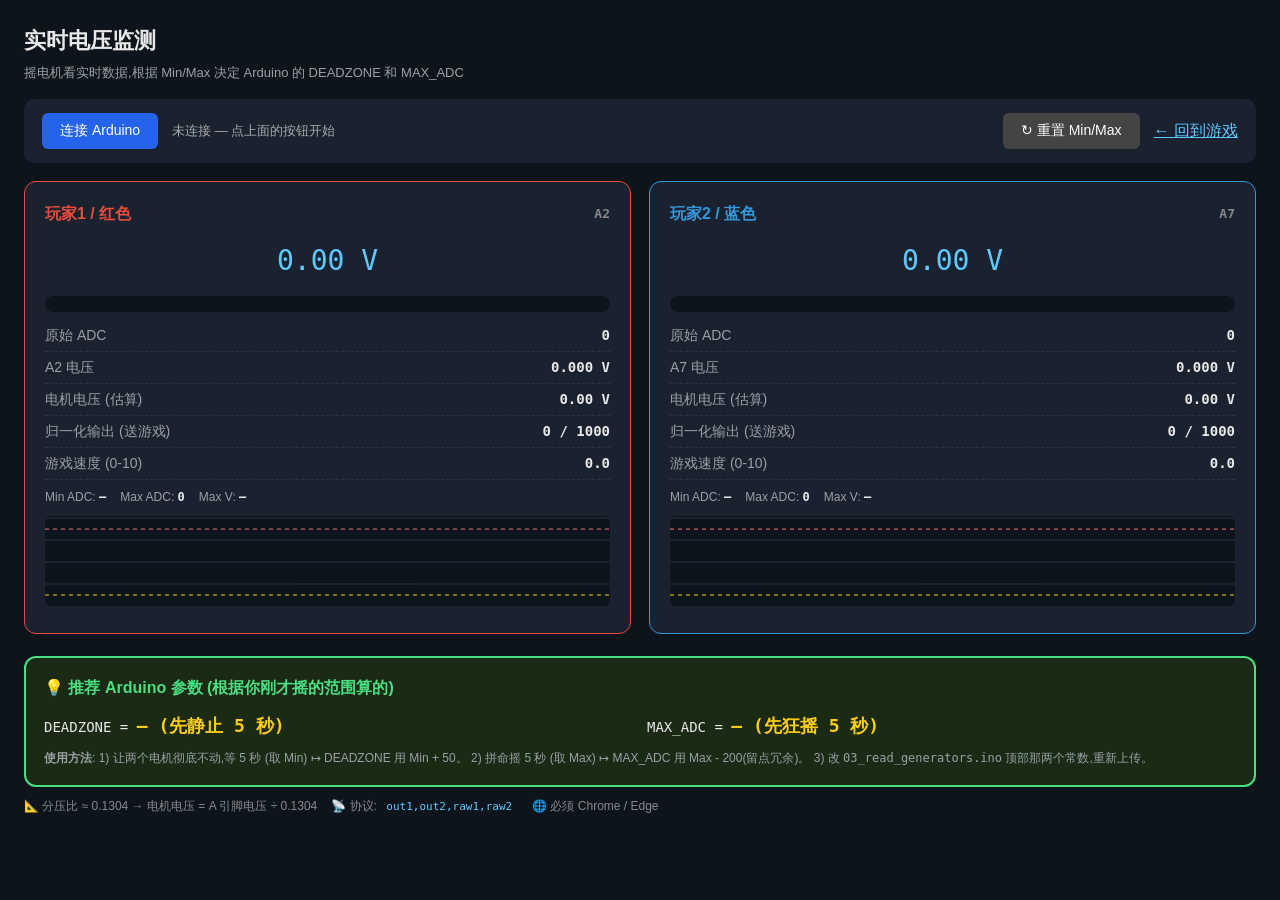
==== p5js/monitor.html @ 3e6c6a6a "feat: real-time voltage monitor page (graph + min/max + auto-recommend params)" ====
<!DOCTYPE html>
<html lang="zh">
<head>
<meta charset="utf-8">
<title>实时电压监测 / Voltage Monitor</title>
<style>
  * { box-sizing: border-box; }
  body {
    margin: 0;
    font-family: -apple-system, 'PingFang SC', 'Helvetica Neue', sans-serif;
    background: #0e141c;
    color: #e8e8e8;
    padding: 24px;
    line-height: 1.5;
  }
  .container { max-width: 1280px; margin: 0 auto; }
  h1 { margin: 0 0 6px; font-size: 22px; }
  .sub { color: #9aa0a6; margin-bottom: 16px; font-size: 13px; }
  .controls {
    display: flex; align-items: center; gap: 14px;
    background: #1a2230; padding: 14px 18px; border-radius: 10px;
    margin-bottom: 18px; flex-wrap: wrap;
  }
  button {
    padding: 9px 18px; font-size: 14px; cursor: pointer;
    background: #2563eb; color: white; border: none; border-radius: 6px;
  }
  button:hover { background: #1d4ed8; }
  button.warn { background: #444; }
  button.warn:hover { background: #555; }
  #status { color: #aaa; font-size: 13px; }
  .channels { display: grid; grid-template-columns: 1fr 1fr; gap: 18px; }
  .channel {
    background: #1a2230; padding: 20px; border-radius: 12px;
    border: 1px solid #2a3444;
  }
  .channel.p1 { border-color: #e74c3c; }
  .channel.p2 { border-color: #3498db; }
  .ch-title {
    font-size: 16px; font-weight: 600; margin-bottom: 12px;
    display: flex; justify-content: space-between; align-items: center;
  }
  .ch-title .pin { font-family: monospace; color: #888; font-size: 13px; }
  .channel.p1 .ch-title { color: #e74c3c; }
  .channel.p2 .ch-title { color: #3498db; }
  .row {
    display: flex; justify-content: space-between; align-items: baseline;
    padding: 5px 0; border-bottom: 1px dashed #2a3444; font-size: 14px;
  }
  .row:last-child { border-bottom: none; }
  .row .label { color: #9aa0a6; }
  .row .val {
    font-family: 'SF Mono', Menlo, monospace;
    font-weight: 600;
  }
  .big {
    font-size: 28px; color: #5fc9ff;
    text-align: center; margin: 14px 0;
    font-family: 'SF Mono', Menlo, monospace;
  }
  .bar-wrap {
    height: 16px; background: #0e141c; border-radius: 8px; overflow: hidden;
    margin: 8px 0; position: relative;
  }
  .bar {
    height: 100%; transition: width 0.05s ease-out;
    background: linear-gradient(to right, #4ade80 0%, #facc15 60%, #f87171 90%);
  }
  .bar-marker {
    position: absolute; top: -2px; bottom: -2px; width: 2px;
    background: #fff; opacity: 0.7;
  }
  .stats { display: flex; gap: 14px; margin-top: 8px; font-size: 12px; color: #9aa0a6; }
  .stat strong { color: #e8e8e8; font-family: monospace; }
  canvas { width: 100%; height: 90px; background: #0e141c; border-radius: 6px; margin-top: 10px; }

  .recommend {
    margin-top: 22px; background: #1a2a14;
    border: 2px solid #4ade80; padding: 18px; border-radius: 12px;
  }
  .recommend h2 { margin: 0 0 12px; color: #4ade80; font-size: 16px; }
  .rec-grid {
    display: grid; grid-template-columns: 1fr 1fr; gap: 14px;
    font-family: 'SF Mono', Menlo, monospace; font-size: 14px;
  }
  .rec-line strong { color: #facc15; font-size: 18px; }
  .rec-note { color: #9aa0a6; font-size: 12px; margin-top: 10px; }

  .legend {
    display: flex; gap: 14px; flex-wrap: wrap;
    font-size: 12px; color: #888; margin-top: 10px;
  }
  .legend code {
    background: #0e141c; padding: 1px 6px; border-radius: 3px;
    color: #5fc9ff; font-size: 11px;
  }
  a { color: #5fc9ff; }
</style>
</head>
<body>
<div class="container">
  <h1>实时电压监测</h1>
  <div class="sub">摇电机看实时数据,根据 Min/Max 决定 Arduino 的 DEADZONE 和 MAX_ADC</div>

  <div class="controls">
    <button id="connectBtn">连接 Arduino</button>
    <span id="status">未连接 — 点上面的按钮开始</span>
    <div style="flex: 1"></div>
    <button class="warn" id="resetStats">↻ 重置 Min/Max</button>
    <a href="index.html">← 回到游戏</a>
  </div>

  <div class="channels">
    <div class="channel p1" id="ch0">
      <div class="ch-title">玩家1 / 红色 <span class="pin">A2</span></div>

      <div class="big" id="big-0">— V</div>

      <div class="bar-wrap">
        <div class="bar" id="bar-0" style="width: 0%"></div>
      </div>

      <div class="row"><span class="label">原始 ADC</span><span class="val" id="raw-0">—</span></div>
      <div class="row"><span class="label">A2 电压</span><span class="val" id="vpin-0">— V</span></div>
      <div class="row"><span class="label">电机电压 (估算)</span><span class="val" id="vgen-0">— V</span></div>
      <div class="row"><span class="label">归一化输出 (送游戏)</span><span class="val" id="out-0">—</span></div>
      <div class="row"><span class="label">游戏速度 (0-10)</span><span class="val" id="spd-0">—</span></div>

      <div class="stats">
        <span class="stat">Min ADC: <strong id="min-0">—</strong></span>
        <span class="stat">Max ADC: <strong id="max-0">—</strong></span>
        <span class="stat">Max V: <strong id="maxv-0">—</strong></span>
      </div>

      <canvas id="graph-0" width="500" height="90"></canvas>
    </div>

    <div class="channel p2" id="ch1">
      <div class="ch-title">玩家2 / 蓝色 <span class="pin">A7</span></div>

      <div class="big" id="big-1">— V</div>

      <div class="bar-wrap">
        <div class="bar" id="bar-1" style="width: 0%"></div>
      </div>

      <div class="row"><span class="label">原始 ADC</span><span class="val" id="raw-1">—</span></div>
      <div class="row"><span class="label">A7 电压</span><span class="val" id="vpin-1">— V</span></div>
      <div class="row"><span class="label">电机电压 (估算)</span><span class="val" id="vgen-1">— V</span></div>
      <div class="row"><span class="label">归一化输出 (送游戏)</span><span class="val" id="out-1">—</span></div>
      <div class="row"><span class="label">游戏速度 (0-10)</span><span class="val" id="spd-1">—</span></div>

      <div class="stats">
        <span class="stat">Min ADC: <strong id="min-1">—</strong></span>
        <span class="stat">Max ADC: <strong id="max-1">—</strong></span>
        <span class="stat">Max V: <strong id="maxv-1">—</strong></span>
      </div>

      <canvas id="graph-1" width="500" height="90"></canvas>
    </div>
  </div>

  <div class="recommend">
    <h2>💡 推荐 Arduino 参数 (根据你刚才摇的范围算的)</h2>
    <div class="rec-grid">
      <div class="rec-line">DEADZONE = <strong id="rec-dead">—</strong></div>
      <div class="rec-line">MAX_ADC = <strong id="rec-max">—</strong></div>
    </div>
    <div class="rec-note">
      <strong>使用方法</strong>: 1) 让两个电机彻底不动,等 5 秒 (取 Min) ↦ DEADZONE 用 Min + 50。
      2) 拼命摇 5 秒 (取 Max) ↦ MAX_ADC 用 Max - 200(留点冗余)。
      3) 改 <code>03_read_generators.ino</code> 顶部那两个常数,重新上传。
    </div>
  </div>

  <div class="legend">
    <span>📐 分压比 ≈ 0.1304 → 电机电压 = A 引脚电压 ÷ 0.1304</span>
    <span>📡 协议: <code>out1,out2,raw1,raw2</code></span>
    <span>🌐 必须 Chrome / Edge</span>
  </div>
</div>

<script src="serial.js?v=monitor1"></script>
<script>
'use strict';

const PIN_REF_V = 3.3;      // ESP32 ADC 满量程
const ADC_MAX = 4095;       // 12-bit
const DIV_RATIO = 0.1304;   // 分压系数 3.3k/(22k+3.3k)
const ARDUINO_DEADZONE = 500;  // 当前 Arduino 用的值
const ARDUINO_MAX_ADC = 3500;  // 当前 Arduino 用的值
const HISTORY_LEN = 200;    // 图上保留多少个采样点 (200 * 50ms = 10秒)

// 每路通道的状态
const channels = [
  { idx: 0, raw: 0, out: 0, min: Infinity, max: 0, history: [] },
  { idx: 1, raw: 0, out: 0, min: Infinity, max: 0, history: [] },
];

const arduino = new ArduinoSerial();

arduino.onValues = (vals) => {
  // 协议: [out1, out2, raw1, raw2]
  if (vals.length < 4) return;  // 旧固件兼容性: 不够就跳过
  for (let i = 0; i < 2; i++) {
    const ch = channels[i];
    ch.out = vals[i];
    ch.raw = vals[2 + i];
    ch.min = Math.min(ch.min, ch.raw);
    ch.max = Math.max(ch.max, ch.raw);
    ch.history.push(ch.raw);
    if (ch.history.length > HISTORY_LEN) ch.history.shift();
  }
};

arduino.onDisconnect = () => {
  document.getElementById('status').textContent = '已断开 — 重新连接';
  resetConnectButton();
};

document.getElementById('connectBtn').addEventListener('click', async () => {
  const ok = await arduino.connect();
  if (ok) {
    const btn = document.getElementById('connectBtn');
    btn.textContent = '已连接';
    btn.disabled = true;
    document.getElementById('status').textContent = '已连接 — 摇电机看实时数据';
  }
});

document.getElementById('resetStats').addEventListener('click', () => {
  channels.forEach(c => { c.min = Infinity; c.max = 0; c.history = []; });
});

function resetConnectButton() {
  const btn = document.getElementById('connectBtn');
  btn.textContent = '连接 Arduino';
  btn.disabled = false;
}

// --- 实时显示 ---
function render() {
  for (const ch of channels) {
    const i = ch.idx;
    const vPin = ch.raw / ADC_MAX * PIN_REF_V;
    const vGen = vPin / DIV_RATIO;
    // 跟 Arduino 端 normalize() 保持一致的速度估算 (本页只展示)
    const span = ARDUINO_MAX_ADC - ARDUINO_DEADZONE;
    const speed = ch.out < 300 ? 0 : (ch.out >= 1000 ? 10 : (5 + (ch.out - 300) / 700 * 5));

    setText(`big-${i}`, `${vGen.toFixed(2)} V`);
    setText(`raw-${i}`, ch.raw);
    setText(`vpin-${i}`, `${vPin.toFixed(3)} V`);
    setText(`vgen-${i}`, `${vGen.toFixed(2)} V`);
    setText(`out-${i}`, `${ch.out} / 1000`);
    setText(`spd-${i}`, speed.toFixed(1));
    setText(`min-${i}`, ch.min === Infinity ? '—' : ch.min);
    setText(`max-${i}`, ch.max);
    setText(`maxv-${i}`, ch.max === 0 ? '—' : `${(ch.max / ADC_MAX * PIN_REF_V / DIV_RATIO).toFixed(2)} V`);

    // 进度条 (按当前 ADC 在 0-4095 范围的占比)
    const pct = constrainP(ch.raw / ADC_MAX * 100, 0, 100);
    document.getElementById(`bar-${i}`).style.width = pct + '%';

    drawGraph(i, ch.history);
  }
  updateRecommendations();
  requestAnimationFrame(render);
}

function setText(id, txt) {
  const el = document.getElementById(id);
  if (el) el.textContent = txt;
}

function constrainP(v, lo, hi) { return Math.min(hi, Math.max(lo, v)); }

function drawGraph(i, history) {
  const canvas = document.getElementById(`graph-${i}`);
  const ctx = canvas.getContext('2d');
  // 因为 CSS width 100%,真实尺寸用 clientWidth
  const w = canvas.clientWidth;
  const h = canvas.height;
  if (canvas.width !== w) canvas.width = w;
  ctx.clearRect(0, 0, w, h);

  // Y 轴标线: ADC 0, 1000, 2000, 3000, 4095
  ctx.strokeStyle = '#2a3444';
  ctx.lineWidth = 1;
  for (let v = 1000; v <= 4095; v += 1000) {
    const y = h - (v / ADC_MAX) * h;
    ctx.beginPath();
    ctx.moveTo(0, y); ctx.lineTo(w, y); ctx.stroke();
  }

  // 当前 Arduino 的 DEADZONE 和 MAX_ADC 标线
  ctx.strokeStyle = '#facc15';
  ctx.setLineDash([4, 4]);
  const yDead = h - (ARDUINO_DEADZONE / ADC_MAX) * h;
  ctx.beginPath(); ctx.moveTo(0, yDead); ctx.lineTo(w, yDead); ctx.stroke();
  ctx.strokeStyle = '#f87171';
  const yMax = h - (ARDUINO_MAX_ADC / ADC_MAX) * h;
  ctx.beginPath(); ctx.moveTo(0, yMax); ctx.lineTo(w, yMax); ctx.stroke();
  ctx.setLineDash([]);

  // 数据曲线
  if (history.length < 2) return;
  ctx.strokeStyle = i === 0 ? '#e74c3c' : '#3498db';
  ctx.lineWidth = 2;
  ctx.beginPath();
  for (let k = 0; k < history.length; k++) {
    const x = (k / (HISTORY_LEN - 1)) * w;
    const y = h - (history[k] / ADC_MAX) * h;
    if (k === 0) ctx.moveTo(x, y);
    else ctx.lineTo(x, y);
  }
  ctx.stroke();
}

function updateRecommendations() {
  // 推荐: DEADZONE = 两路 Min + 50 (取较大值,保险)
  // MAX_ADC = 两路 Max - 200 (保留冗余,避免 saturate)
  const minOK = channels.every(c => c.min !== Infinity);
  if (!minOK) {
    setText('rec-dead', '— (先静止 5 秒)');
    setText('rec-max', '— (先狂摇 5 秒)');
    return;
  }
  const maxMin = Math.max(channels[0].min, channels[1].min);
  const minMax = Math.min(channels[0].max, channels[1].max);
  const recDead = maxMin + 50;
  const recMax = Math.max(recDead + 500, minMax - 200);
  setText('rec-dead', recDead);
  setText('rec-max', recMax);
}

requestAnimationFrame(render);
</script>
</body>
</html>
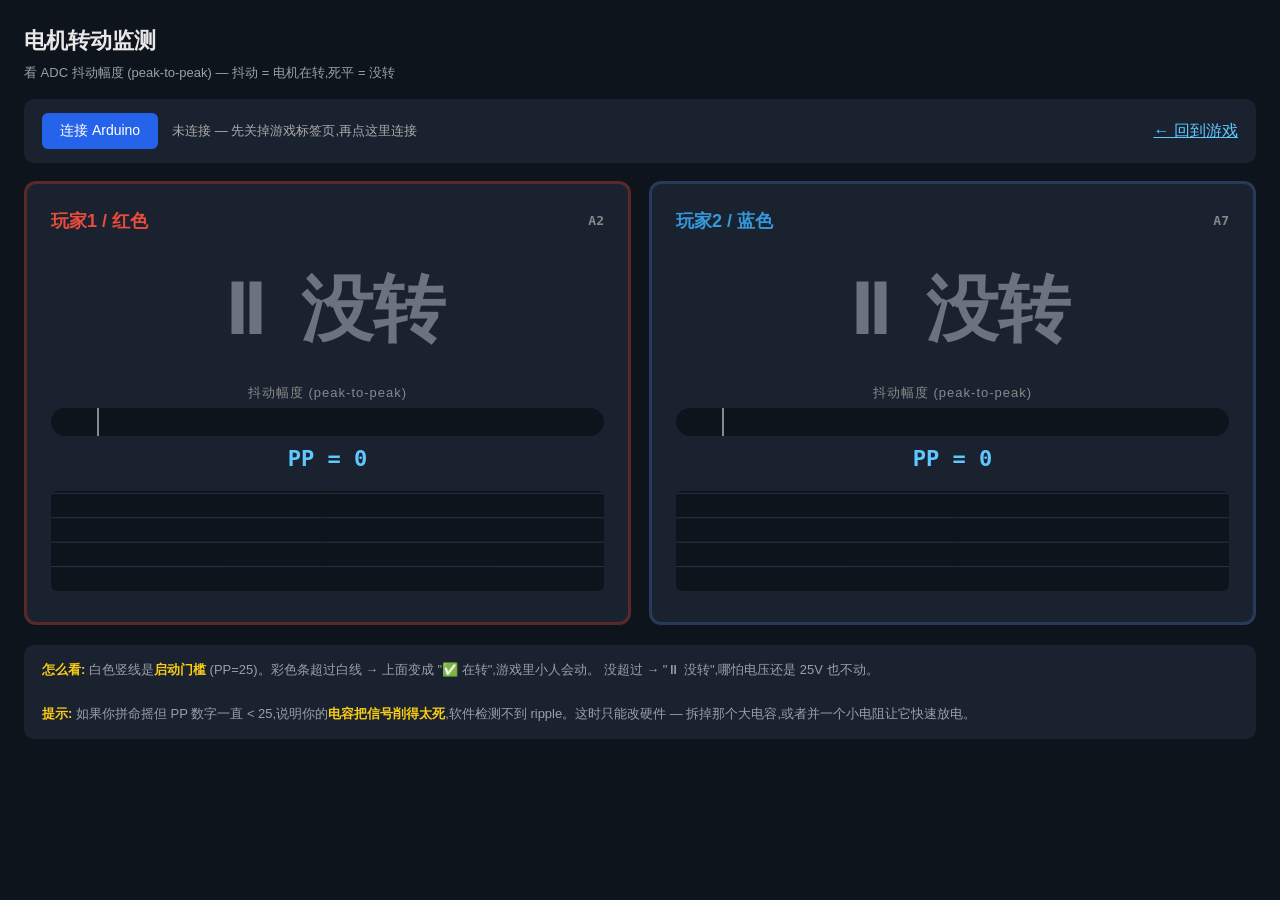
==== commit 565f41cb: "monitor: replace voltage display with rotation detection (peak-to-peak only)" ====
--- a/p5js/monitor.html
+++ b/p5js/monitor.html
@@ -2,7 +2,7 @@
 <html lang="zh">
 <head>
 <meta charset="utf-8">
-<title>实时电压监测 / Voltage Monitor</title>
+<title>电机转动监测 / Rotation Monitor</title>
 <style>
   * { box-sizing: border-box; }
   body {
@@ -26,195 +26,147 @@
     background: #2563eb; color: white; border: none; border-radius: 6px;
   }
   button:hover { background: #1d4ed8; }
-  button.warn { background: #444; }
-  button.warn:hover { background: #555; }
   #status { color: #aaa; font-size: 13px; }
   .channels { display: grid; grid-template-columns: 1fr 1fr; gap: 18px; }
   .channel {
-    background: #1a2230; padding: 20px; border-radius: 12px;
-    border: 1px solid #2a3444;
-  }
-  .channel.p1 { border-color: #e74c3c; }
-  .channel.p2 { border-color: #3498db; }
+    background: #1a2230; padding: 24px; border-radius: 12px;
+    border: 3px solid #333;
+    transition: border-color 0.2s, background 0.2s;
+  }
+  .channel.p1 { border-color: #5a2828; }
+  .channel.p2 { border-color: #28395a; }
+  .channel.spinning.p1 { border-color: #4ade80; background: #1a2a1a; }
+  .channel.spinning.p2 { border-color: #4ade80; background: #1a2a1a; }
   .ch-title {
-    font-size: 16px; font-weight: 600; margin-bottom: 12px;
+    font-size: 18px; font-weight: 600; margin-bottom: 16px;
     display: flex; justify-content: space-between; align-items: center;
   }
   .ch-title .pin { font-family: monospace; color: #888; font-size: 13px; }
   .channel.p1 .ch-title { color: #e74c3c; }
   .channel.p2 .ch-title { color: #3498db; }
-  .row {
-    display: flex; justify-content: space-between; align-items: baseline;
-    padding: 5px 0; border-bottom: 1px dashed #2a3444; font-size: 14px;
-  }
-  .row:last-child { border-bottom: none; }
-  .row .label { color: #9aa0a6; }
-  .row .val {
-    font-family: 'SF Mono', Menlo, monospace;
-    font-weight: 600;
-  }
-  .big {
-    font-size: 28px; color: #5fc9ff;
-    text-align: center; margin: 14px 0;
-    font-family: 'SF Mono', Menlo, monospace;
-  }
-  .bar-wrap {
-    height: 16px; background: #0e141c; border-radius: 8px; overflow: hidden;
-    margin: 8px 0; position: relative;
-  }
-  .bar {
-    height: 100%; transition: width 0.05s ease-out;
-    background: linear-gradient(to right, #4ade80 0%, #facc15 60%, #f87171 90%);
-  }
-  .bar-marker {
-    position: absolute; top: -2px; bottom: -2px; width: 2px;
-    background: #fff; opacity: 0.7;
-  }
-  .stats { display: flex; gap: 14px; margin-top: 8px; font-size: 12px; color: #9aa0a6; }
-  .stat strong { color: #e8e8e8; font-family: monospace; }
-  canvas { width: 100%; height: 90px; background: #0e141c; border-radius: 6px; margin-top: 10px; }
-
-  .recommend {
-    margin-top: 22px; background: #1a2a14;
-    border: 2px solid #4ade80; padding: 18px; border-radius: 12px;
-  }
-  .recommend h2 { margin: 0 0 12px; color: #4ade80; font-size: 16px; }
-  .rec-grid {
-    display: grid; grid-template-columns: 1fr 1fr; gap: 14px;
-    font-family: 'SF Mono', Menlo, monospace; font-size: 14px;
-  }
-  .rec-line strong { color: #facc15; font-size: 18px; }
-  .rec-note { color: #9aa0a6; font-size: 12px; margin-top: 10px; }
-
-  .legend {
-    display: flex; gap: 14px; flex-wrap: wrap;
-    font-size: 12px; color: #888; margin-top: 10px;
-  }
-  .legend code {
-    background: #0e141c; padding: 1px 6px; border-radius: 3px;
-    color: #5fc9ff; font-size: 11px;
-  }
+  .verdict {
+    text-align: center;
+    font-size: 72px;
+    font-weight: 700;
+    margin: 20px 0;
+    transition: color 0.15s, transform 0.15s;
+  }
+  .verdict.no { color: #6b7280; }
+  .verdict.yes { color: #4ade80; transform: scale(1.05); }
+  .pp-label {
+    text-align: center; font-size: 13px; color: #888;
+    margin-bottom: 6px; letter-spacing: 1px;
+  }
+  .pp-bar-wrap {
+    height: 28px; background: #0e141c; border-radius: 14px; overflow: hidden;
+    position: relative; margin-bottom: 6px;
+  }
+  .pp-bar {
+    height: 100%; transition: width 0.08s linear;
+    background: linear-gradient(to right, #4ade80, #facc15, #f87171);
+  }
+  .pp-threshold {
+    position: absolute; top: 0; bottom: 0; width: 2px;
+    background: white; opacity: 0.5;
+  }
+  .pp-num {
+    text-align: center; font-family: 'SF Mono', Menlo, monospace;
+    font-size: 22px; font-weight: 600; margin: 6px 0;
+    color: #5fc9ff;
+  }
+  canvas { width: 100%; height: 100px; background: #0e141c; border-radius: 6px; margin-top: 10px; }
+
+  .info {
+    margin-top: 20px; background: #1a2230; padding: 14px 18px;
+    border-radius: 10px; font-size: 13px; color: #9aa0a6;
+    line-height: 1.7;
+  }
+  .info strong { color: #facc15; }
+  .info code { background: #0e141c; padding: 1px 6px; border-radius: 3px; color: #5fc9ff; font-size: 12px; }
+
   a { color: #5fc9ff; }
 </style>
 </head>
 <body>
 <div class="container">
-  <h1>实时电压监测</h1>
-  <div class="sub">摇电机看实时数据,根据 Min/Max 决定 Arduino 的 DEADZONE 和 MAX_ADC</div>
+  <h1>电机转动监测</h1>
+  <div class="sub">看 ADC 抖动幅度 (peak-to-peak) — 抖动 = 电机在转,死平 = 没转</div>
 
   <div class="controls">
     <button id="connectBtn">连接 Arduino</button>
-    <span id="status">未连接 — 点上面的按钮开始</span>
+    <span id="status">未连接 — 先关掉游戏标签页,再点这里连接</span>
     <div style="flex: 1"></div>
-    <button class="warn" id="resetStats">↻ 重置 Min/Max</button>
     <a href="index.html">← 回到游戏</a>
   </div>
 
   <div class="channels">
     <div class="channel p1" id="ch0">
       <div class="ch-title">玩家1 / 红色 <span class="pin">A2</span></div>
-
-      <div class="big" id="big-0">— V</div>
-
-      <div class="bar-wrap">
-        <div class="bar" id="bar-0" style="width: 0%"></div>
+      <div class="verdict no" id="verdict-0">⏸ 没转</div>
+      <div class="pp-label">抖动幅度 (peak-to-peak)</div>
+      <div class="pp-bar-wrap">
+        <div class="pp-bar" id="ppbar-0" style="width: 0%"></div>
+        <div class="pp-threshold" id="ppth-0" style="left: 10%"></div>
       </div>
-
-      <div class="row"><span class="label">原始 ADC</span><span class="val" id="raw-0">—</span></div>
-      <div class="row"><span class="label">A2 电压</span><span class="val" id="vpin-0">— V</span></div>
-      <div class="row"><span class="label">电机电压 (估算)</span><span class="val" id="vgen-0">— V</span></div>
-      <div class="row"><span class="label">归一化输出 (送游戏)</span><span class="val" id="out-0">—</span></div>
-      <div class="row"><span class="label">游戏速度 (0-10)</span><span class="val" id="spd-0">—</span></div>
-
-      <div class="stats">
-        <span class="stat">Min ADC: <strong id="min-0">—</strong></span>
-        <span class="stat">Max ADC: <strong id="max-0">—</strong></span>
-        <span class="stat">Max V: <strong id="maxv-0">—</strong></span>
-      </div>
-
-      <canvas id="graph-0" width="500" height="90"></canvas>
+      <div class="pp-num" id="ppnum-0">—</div>
+      <canvas id="graph-0" width="500" height="100"></canvas>
     </div>
 
     <div class="channel p2" id="ch1">
       <div class="ch-title">玩家2 / 蓝色 <span class="pin">A7</span></div>
-
-      <div class="big" id="big-1">— V</div>
-
-      <div class="bar-wrap">
-        <div class="bar" id="bar-1" style="width: 0%"></div>
+      <div class="verdict no" id="verdict-1">⏸ 没转</div>
+      <div class="pp-label">抖动幅度 (peak-to-peak)</div>
+      <div class="pp-bar-wrap">
+        <div class="pp-bar" id="ppbar-1" style="width: 0%"></div>
+        <div class="pp-threshold" id="ppth-1" style="left: 10%"></div>
       </div>
-
-      <div class="row"><span class="label">原始 ADC</span><span class="val" id="raw-1">—</span></div>
-      <div class="row"><span class="label">A7 电压</span><span class="val" id="vpin-1">— V</span></div>
-      <div class="row"><span class="label">电机电压 (估算)</span><span class="val" id="vgen-1">— V</span></div>
-      <div class="row"><span class="label">归一化输出 (送游戏)</span><span class="val" id="out-1">—</span></div>
-      <div class="row"><span class="label">游戏速度 (0-10)</span><span class="val" id="spd-1">—</span></div>
-
-      <div class="stats">
-        <span class="stat">Min ADC: <strong id="min-1">—</strong></span>
-        <span class="stat">Max ADC: <strong id="max-1">—</strong></span>
-        <span class="stat">Max V: <strong id="maxv-1">—</strong></span>
-      </div>
-
-      <canvas id="graph-1" width="500" height="90"></canvas>
+      <div class="pp-num" id="ppnum-1">—</div>
+      <canvas id="graph-1" width="500" height="100"></canvas>
     </div>
   </div>
 
-  <div class="recommend">
-    <h2>💡 推荐 Arduino 参数 (根据你刚才摇的范围算的)</h2>
-    <div class="rec-grid">
-      <div class="rec-line">DEADZONE = <strong id="rec-dead">—</strong></div>
-      <div class="rec-line">MAX_ADC = <strong id="rec-max">—</strong></div>
-    </div>
-    <div class="rec-note">
-      <strong>使用方法</strong>: 1) 让两个电机彻底不动,等 5 秒 (取 Min) ↦ DEADZONE 用 Min + 50。
-      2) 拼命摇 5 秒 (取 Max) ↦ MAX_ADC 用 Max - 200(留点冗余)。
-      3) 改 <code>03_read_generators.ino</code> 顶部那两个常数,重新上传。
-    </div>
-  </div>
-
-  <div class="legend">
-    <span>📐 分压比 ≈ 0.1304 → 电机电压 = A 引脚电压 ÷ 0.1304</span>
-    <span>📡 协议: <code>out1,out2,raw1,raw2</code></span>
-    <span>🌐 必须 Chrome / Edge</span>
+  <div class="info">
+    <strong>怎么看:</strong>
+    白色竖线是<strong>启动门槛</strong> (PP=25)。彩色条超过白线 → 上面变成 "✅ 在转",游戏里小人会动。
+    没超过 → "⏸ 没转",哪怕电压还是 25V 也不动。
+    <br><br>
+    <strong>提示:</strong>
+    如果你拼命摇但 PP 数字一直 &lt; 25,说明你的<strong>电容把信号削得太死</strong>,软件检测不到 ripple。这时只能改硬件 — 拆掉那个大电容,或者并一个小电阻让它快速放电。
   </div>
 </div>
 
-<script src="serial.js?v=monitor1"></script>
+<script src="serial.js?v=mon2"></script>
 <script>
 'use strict';
 
-const PIN_REF_V = 3.3;      // ESP32 ADC 满量程
-const ADC_MAX = 4095;       // 12-bit
-const DIV_RATIO = 0.1304;   // 分压系数 3.3k/(22k+3.3k)
-const ARDUINO_DEADZONE = 500;  // 当前 Arduino 用的值
-const ARDUINO_MAX_ADC = 3500;  // 当前 Arduino 用的值
-const HISTORY_LEN = 200;    // 图上保留多少个采样点 (200 * 50ms = 10秒)
-
-// 每路通道的状态
+const RAW_HISTORY = 12;       // 滑动窗口大小
+const PP_THRESHOLD = 25;      // 跟游戏端一致的启动门槛
+const PP_DISPLAY_MAX = 300;   // 进度条 100% 对应的 PP 值
+const ADC_MAX = 4095;
+const HISTORY_LEN = 200;      // 图上保留多少个采样点 (~10秒)
+
 const channels = [
-  { idx: 0, raw: 0, out: 0, min: Infinity, max: 0, history: [] },
-  { idx: 1, raw: 0, out: 0, min: Infinity, max: 0, history: [] },
+  { idx: 0, raw: 0, history: [], graphHistory: [] },
+  { idx: 1, raw: 0, history: [], graphHistory: [] },
 ];
 
 const arduino = new ArduinoSerial();
 
 arduino.onValues = (vals) => {
   // 协议: [out1, out2, raw1, raw2]
-  if (vals.length < 4) return;  // 旧固件兼容性: 不够就跳过
+  if (vals.length < 4) return;
   for (let i = 0; i < 2; i++) {
     const ch = channels[i];
-    ch.out = vals[i];
     ch.raw = vals[2 + i];
-    ch.min = Math.min(ch.min, ch.raw);
-    ch.max = Math.max(ch.max, ch.raw);
     ch.history.push(ch.raw);
-    if (ch.history.length > HISTORY_LEN) ch.history.shift();
+    if (ch.history.length > RAW_HISTORY) ch.history.shift();
+    ch.graphHistory.push(ch.raw);
+    if (ch.graphHistory.length > HISTORY_LEN) ch.graphHistory.shift();
   }
 };
 
 arduino.onDisconnect = () => {
-  document.getElementById('status').textContent = '已断开 — 重新连接';
+  document.getElementById('status').textContent = '已断开';
   resetConnectButton();
 };
 
@@ -224,12 +176,10 @@
     const btn = document.getElementById('connectBtn');
     btn.textContent = '已连接';
     btn.disabled = true;
-    document.getElementById('status').textContent = '已连接 — 摇电机看实时数据';
-  }
-});
-
-document.getElementById('resetStats').addEventListener('click', () => {
-  channels.forEach(c => { c.min = Infinity; c.max = 0; c.history = []; });
+    document.getElementById('status').textContent = '已连接 — 摇电机看效果';
+  } else {
+    document.getElementById('status').textContent = '连接失败 (端口可能被游戏占用?关掉游戏标签再试)';
+  }
 });
 
 function resetConnectButton() {
@@ -238,53 +188,53 @@
   btn.disabled = false;
 }
 
-// --- 实时显示 ---
 function render() {
   for (const ch of channels) {
     const i = ch.idx;
-    const vPin = ch.raw / ADC_MAX * PIN_REF_V;
-    const vGen = vPin / DIV_RATIO;
-    // 跟 Arduino 端 normalize() 保持一致的速度估算 (本页只展示)
-    const span = ARDUINO_MAX_ADC - ARDUINO_DEADZONE;
-    const speed = ch.out < 300 ? 0 : (ch.out >= 1000 ? 10 : (5 + (ch.out - 300) / 700 * 5));
-
-    setText(`big-${i}`, `${vGen.toFixed(2)} V`);
-    setText(`raw-${i}`, ch.raw);
-    setText(`vpin-${i}`, `${vPin.toFixed(3)} V`);
-    setText(`vgen-${i}`, `${vGen.toFixed(2)} V`);
-    setText(`out-${i}`, `${ch.out} / 1000`);
-    setText(`spd-${i}`, speed.toFixed(1));
-    setText(`min-${i}`, ch.min === Infinity ? '—' : ch.min);
-    setText(`max-${i}`, ch.max);
-    setText(`maxv-${i}`, ch.max === 0 ? '—' : `${(ch.max / ADC_MAX * PIN_REF_V / DIV_RATIO).toFixed(2)} V`);
-
-    // 进度条 (按当前 ADC 在 0-4095 范围的占比)
-    const pct = constrainP(ch.raw / ADC_MAX * 100, 0, 100);
-    document.getElementById(`bar-${i}`).style.width = pct + '%';
-
-    drawGraph(i, ch.history);
-  }
-  updateRecommendations();
+    let pp = 0;
+    if (ch.history.length >= 4) {
+      let mn = Infinity, mx = -Infinity;
+      for (const v of ch.history) {
+        if (v < mn) mn = v;
+        if (v > mx) mx = v;
+      }
+      pp = mx - mn;
+    }
+
+    const rotating = pp >= PP_THRESHOLD;
+
+    // 卡片底色 / 大字
+    const card = document.getElementById(`ch${i}`);
+    card.classList.toggle('spinning', rotating);
+
+    const verdict = document.getElementById(`verdict-${i}`);
+    if (rotating) {
+      verdict.textContent = '✅ 在转';
+      verdict.classList.add('yes'); verdict.classList.remove('no');
+    } else {
+      verdict.textContent = '⏸ 没转';
+      verdict.classList.remove('yes'); verdict.classList.add('no');
+    }
+
+    // 抖动条
+    const pct = Math.min(100, pp / PP_DISPLAY_MAX * 100);
+    document.getElementById(`ppbar-${i}`).style.width = pct + '%';
+    document.getElementById(`ppth-${i}`).style.left = (PP_THRESHOLD / PP_DISPLAY_MAX * 100) + '%';
+    document.getElementById(`ppnum-${i}`).textContent = `PP = ${pp}`;
+
+    drawGraph(i, ch.graphHistory);
+  }
   requestAnimationFrame(render);
 }
-
-function setText(id, txt) {
-  const el = document.getElementById(id);
-  if (el) el.textContent = txt;
-}
-
-function constrainP(v, lo, hi) { return Math.min(hi, Math.max(lo, v)); }
 
 function drawGraph(i, history) {
   const canvas = document.getElementById(`graph-${i}`);
   const ctx = canvas.getContext('2d');
-  // 因为 CSS width 100%,真实尺寸用 clientWidth
   const w = canvas.clientWidth;
   const h = canvas.height;
   if (canvas.width !== w) canvas.width = w;
   ctx.clearRect(0, 0, w, h);
 
-  // Y 轴标线: ADC 0, 1000, 2000, 3000, 4095
   ctx.strokeStyle = '#2a3444';
   ctx.lineWidth = 1;
   for (let v = 1000; v <= 4095; v += 1000) {
@@ -293,17 +243,6 @@
     ctx.moveTo(0, y); ctx.lineTo(w, y); ctx.stroke();
   }
 
-  // 当前 Arduino 的 DEADZONE 和 MAX_ADC 标线
-  ctx.strokeStyle = '#facc15';
-  ctx.setLineDash([4, 4]);
-  const yDead = h - (ARDUINO_DEADZONE / ADC_MAX) * h;
-  ctx.beginPath(); ctx.moveTo(0, yDead); ctx.lineTo(w, yDead); ctx.stroke();
-  ctx.strokeStyle = '#f87171';
-  const yMax = h - (ARDUINO_MAX_ADC / ADC_MAX) * h;
-  ctx.beginPath(); ctx.moveTo(0, yMax); ctx.lineTo(w, yMax); ctx.stroke();
-  ctx.setLineDash([]);
-
-  // 数据曲线
   if (history.length < 2) return;
   ctx.strokeStyle = i === 0 ? '#e74c3c' : '#3498db';
   ctx.lineWidth = 2;
@@ -317,23 +256,6 @@
   ctx.stroke();
 }
 
-function updateRecommendations() {
-  // 推荐: DEADZONE = 两路 Min + 50 (取较大值,保险)
-  // MAX_ADC = 两路 Max - 200 (保留冗余,避免 saturate)
-  const minOK = channels.every(c => c.min !== Infinity);
-  if (!minOK) {
-    setText('rec-dead', '— (先静止 5 秒)');
-    setText('rec-max', '— (先狂摇 5 秒)');
-    return;
-  }
-  const maxMin = Math.max(channels[0].min, channels[1].min);
-  const minMax = Math.min(channels[0].max, channels[1].max);
-  const recDead = maxMin + 50;
-  const recMax = Math.max(recDead + 500, minMax - 200);
-  setText('rec-dead', recDead);
-  setText('rec-max', recMax);
-}
-
 requestAnimationFrame(render);
 </script>
 </body>
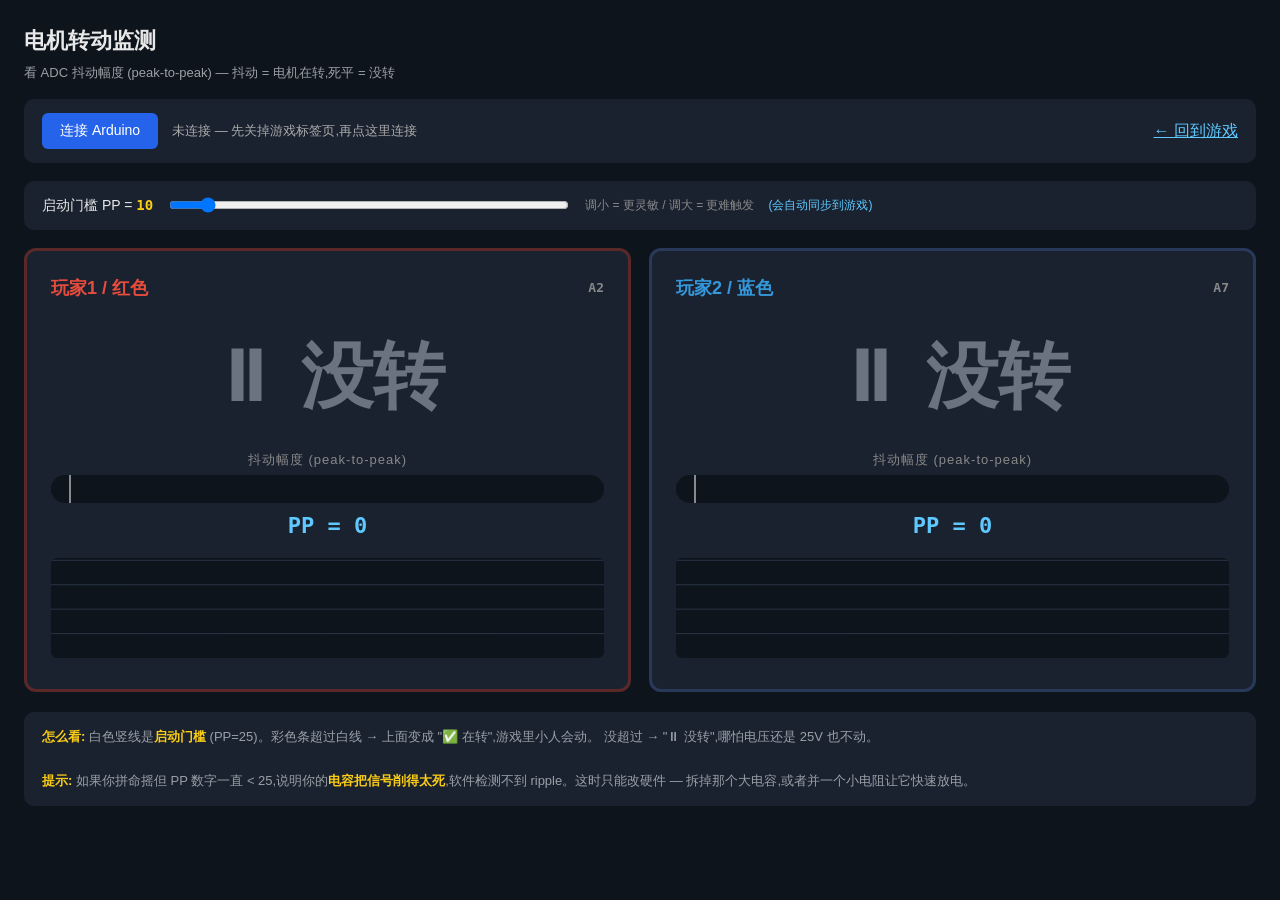
==== commit a669c5e9: "feat: PP threshold slider on monitor; game reads same value from localStorage" ====
--- a/p5js/monitor.html
+++ b/p5js/monitor.html
@@ -99,6 +99,20 @@
     <a href="index.html">← 回到游戏</a>
   </div>
 
+  <div class="controls">
+    <label style="font-size: 14px;">启动门槛 PP =
+      <strong id="thrVal" style="color: #facc15; font-family: monospace;">10</strong>
+    </label>
+    <input type="range" id="thrSlider" min="2" max="100" step="1" value="10"
+           style="flex: 1; max-width: 400px;">
+    <span style="color: #888; font-size: 12px;">
+      调小 = 更灵敏 / 调大 = 更难触发
+    </span>
+    <span style="color: #5fc9ff; font-size: 12px;">
+      (会自动同步到游戏)
+    </span>
+  </div>
+
   <div class="channels">
     <div class="channel p1" id="ch0">
       <div class="ch-title">玩家1 / 红色 <span class="pin">A2</span></div>
@@ -140,7 +154,7 @@
 'use strict';
 
 const RAW_HISTORY = 12;       // 滑动窗口大小
-const PP_THRESHOLD = 25;      // 跟游戏端一致的启动门槛
+let PP_THRESHOLD = parseInt(localStorage.getItem('ppThreshold') || '10', 10);
 const PP_DISPLAY_MAX = 300;   // 进度条 100% 对应的 PP 值
 const ADC_MAX = 4095;
 const HISTORY_LEN = 200;      // 图上保留多少个采样点 (~10秒)
@@ -169,6 +183,17 @@
   document.getElementById('status').textContent = '已断开';
   resetConnectButton();
 };
+
+// 滑块: 调整门槛并同步到 localStorage (游戏端读)
+const thrSlider = document.getElementById('thrSlider');
+const thrVal = document.getElementById('thrVal');
+thrSlider.value = PP_THRESHOLD;
+thrVal.textContent = PP_THRESHOLD;
+thrSlider.addEventListener('input', () => {
+  PP_THRESHOLD = parseInt(thrSlider.value, 10);
+  thrVal.textContent = PP_THRESHOLD;
+  localStorage.setItem('ppThreshold', String(PP_THRESHOLD));
+});
 
 document.getElementById('connectBtn').addEventListener('click', async () => {
   const ok = await arduino.connect();
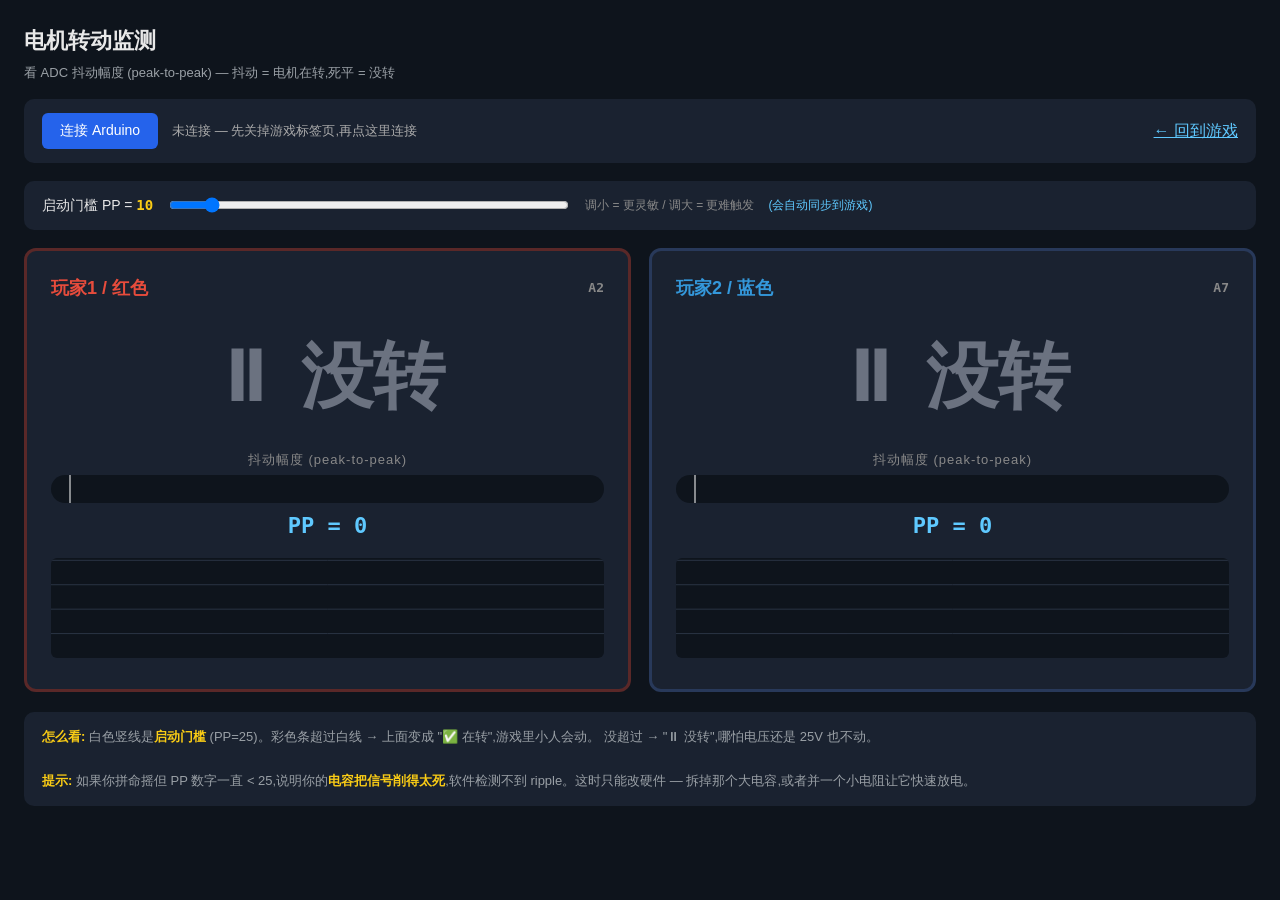
==== commit cb3c74b8: "monitor: slider min 2 -> 1 for max sensitivity" ====
--- a/p5js/monitor.html
+++ b/p5js/monitor.html
@@ -103,7 +103,7 @@
     <label style="font-size: 14px;">启动门槛 PP =
       <strong id="thrVal" style="color: #facc15; font-family: monospace;">10</strong>
     </label>
-    <input type="range" id="thrSlider" min="2" max="100" step="1" value="10"
+    <input type="range" id="thrSlider" min="1" max="100" step="1" value="10"
            style="flex: 1; max-width: 400px;">
     <span style="color: #888; font-size: 12px;">
       调小 = 更灵敏 / 调大 = 更难触发
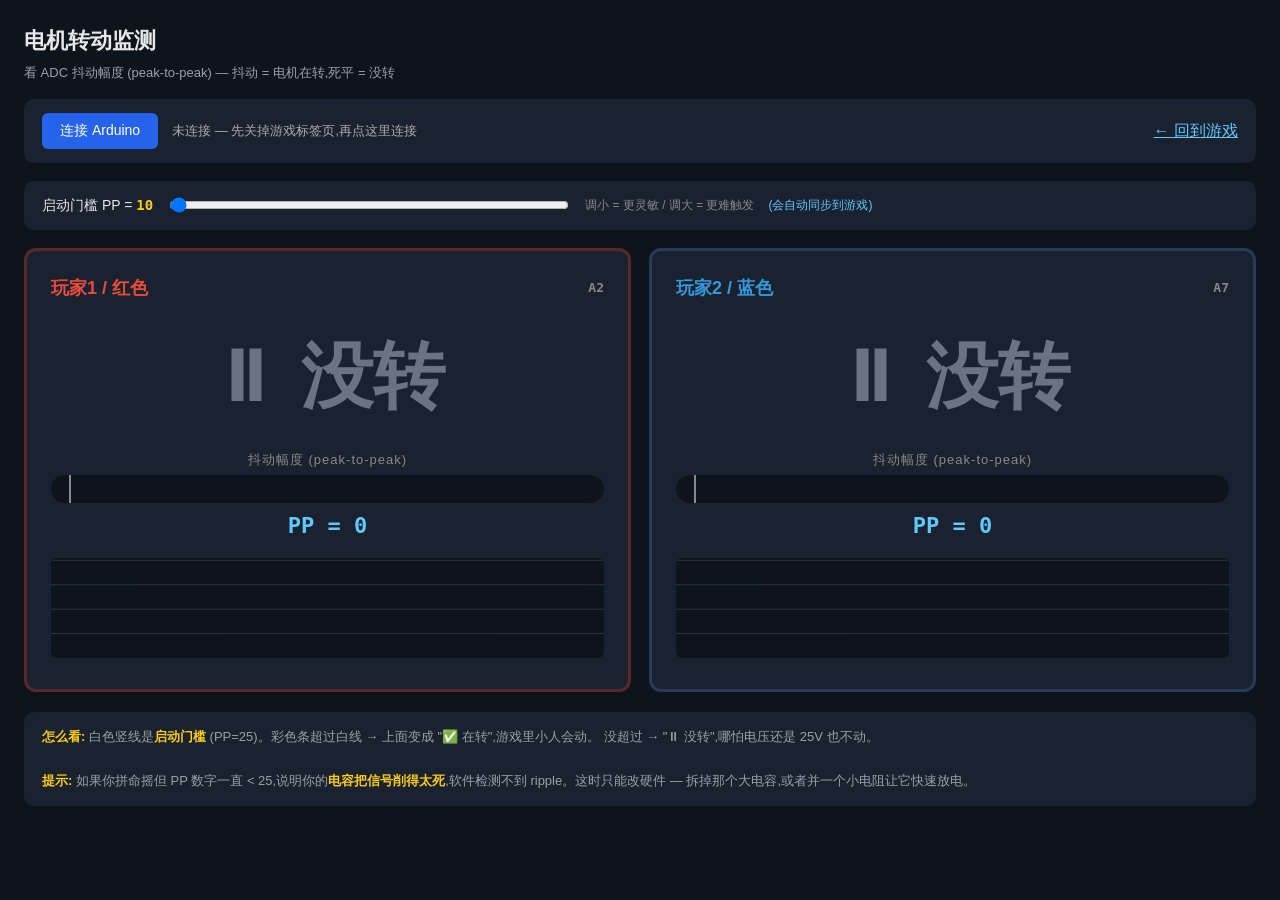
==== commit 5fc717d2: "feat: PP threshold slider extended to 2000; full-speed scales as PP_MIN+500" ====
--- a/p5js/monitor.html
+++ b/p5js/monitor.html
@@ -103,7 +103,7 @@
     <label style="font-size: 14px;">启动门槛 PP =
       <strong id="thrVal" style="color: #facc15; font-family: monospace;">10</strong>
     </label>
-    <input type="range" id="thrSlider" min="1" max="100" step="1" value="10"
+    <input type="range" id="thrSlider" min="1" max="2000" step="1" value="10"
            style="flex: 1; max-width: 400px;">
     <span style="color: #888; font-size: 12px;">
       调小 = 更灵敏 / 调大 = 更难触发
@@ -155,7 +155,8 @@
 
 const RAW_HISTORY = 12;       // 滑动窗口大小
 let PP_THRESHOLD = parseInt(localStorage.getItem('ppThreshold') || '10', 10);
-const PP_DISPLAY_MAX = 300;   // 进度条 100% 对应的 PP 值
+// 进度条 100% 对应的 PP 值,跟着门槛走 (门槛大,显示范围也要大)
+function ppDisplayMax() { return Math.max(PP_THRESHOLD * 3, 300); }
 const ADC_MAX = 4095;
 const HISTORY_LEN = 200;      // 图上保留多少个采样点 (~10秒)
 
@@ -180,8 +181,11 @@
 };
 
 arduino.onDisconnect = () => {
-  document.getElementById('status').textContent = '已断开';
-  resetConnectButton();
+  document.getElementById('status').textContent = '⚠ 短暂断开,自动重连中...';
+  // 不重置按钮 — 我们正在自动重连
+};
+arduino.onReconnect = () => {
+  document.getElementById('status').textContent = '✓ 已重新连接 — 继续摇';
 };
 
 // 滑块: 调整门槛并同步到 localStorage (游戏端读)
@@ -242,9 +246,9 @@
     }
 
     // 抖动条
-    const pct = Math.min(100, pp / PP_DISPLAY_MAX * 100);
+    const pct = Math.min(100, pp / ppDisplayMax() * 100);
     document.getElementById(`ppbar-${i}`).style.width = pct + '%';
-    document.getElementById(`ppth-${i}`).style.left = (PP_THRESHOLD / PP_DISPLAY_MAX * 100) + '%';
+    document.getElementById(`ppth-${i}`).style.left = (PP_THRESHOLD / ppDisplayMax() * 100) + '%';
     document.getElementById(`ppnum-${i}`).textContent = `PP = ${pp}`;
 
     drawGraph(i, ch.graphHistory);
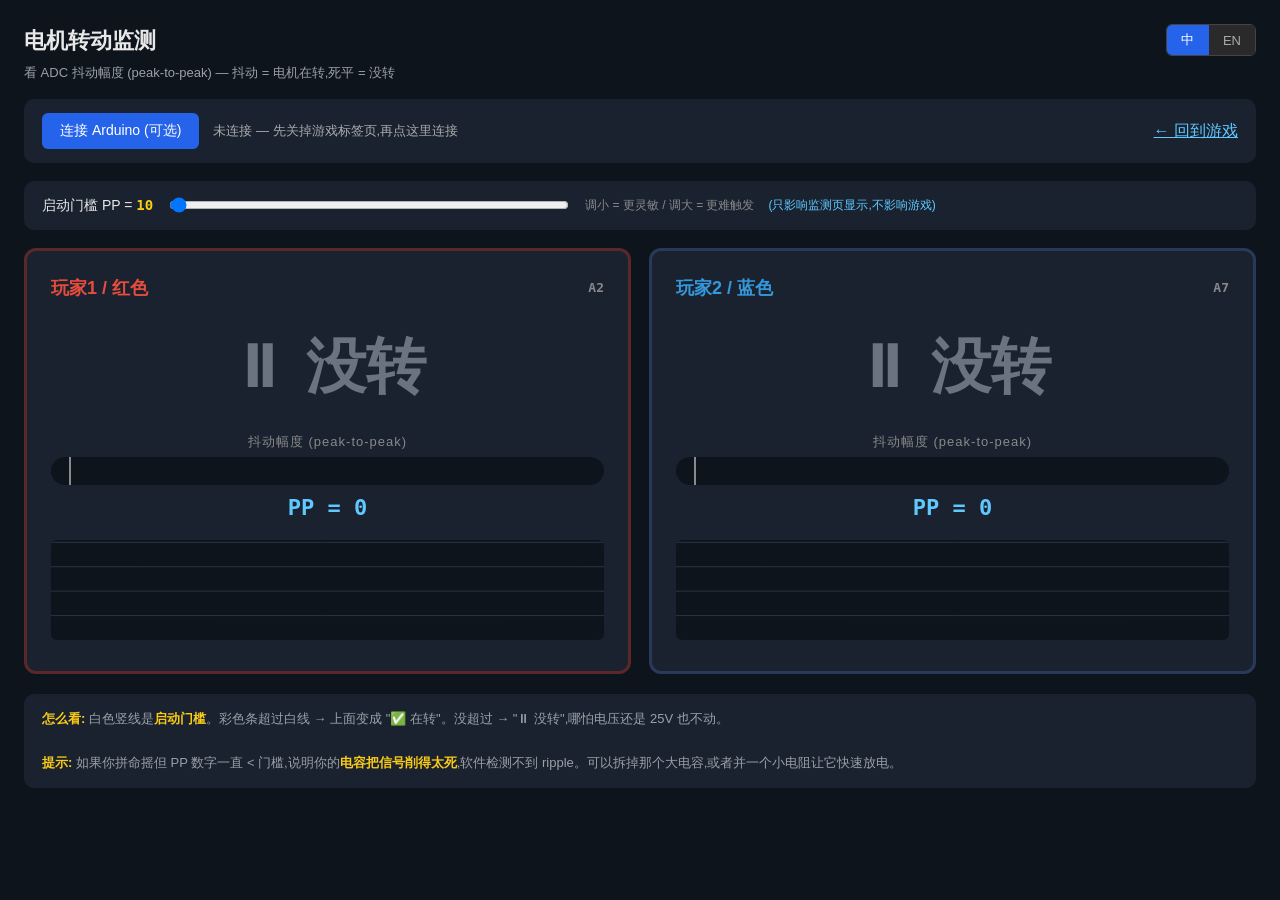
==== commit ca83d760: "feat: i18n on monitor page (中/EN toggle, all text translated)" ====
--- a/p5js/monitor.html
+++ b/p5js/monitor.html
@@ -2,7 +2,7 @@
 <html lang="zh">
 <head>
 <meta charset="utf-8">
-<title>电机转动监测 / Rotation Monitor</title>
+<title>Rotation Monitor / 电机转动监测</title>
 <style>
   * { box-sizing: border-box; }
   body {
@@ -14,8 +14,21 @@
     line-height: 1.5;
   }
   .container { max-width: 1280px; margin: 0 auto; }
+  .topbar { display: flex; align-items: flex-start; justify-content: space-between; gap: 14px; margin-bottom: 16px; }
+  .titles { flex: 1; }
   h1 { margin: 0 0 6px; font-size: 22px; }
-  .sub { color: #9aa0a6; margin-bottom: 16px; font-size: 13px; }
+  .sub { color: #9aa0a6; font-size: 13px; }
+  .lang-toggle {
+    display: flex; border-radius: 6px; overflow: hidden;
+    border: 1px solid #444; flex-shrink: 0;
+  }
+  .lang-btn {
+    padding: 6px 14px; font-size: 13px; background: #2a2a2a; color: #aaa;
+    border: none; cursor: pointer; min-width: 42px; border-radius: 0;
+  }
+  .lang-btn:hover { background: #3a3a3a; color: white; }
+  .lang-btn.active { background: #2563eb; color: white; }
+
   .controls {
     display: flex; align-items: center; gap: 14px;
     background: #1a2230; padding: 14px 18px; border-radius: 10px;
@@ -26,6 +39,7 @@
     background: #2563eb; color: white; border: none; border-radius: 6px;
   }
   button:hover { background: #1d4ed8; }
+  button:disabled { background: #444; cursor: default; }
   #status { color: #aaa; font-size: 13px; }
   .channels { display: grid; grid-template-columns: 1fr 1fr; gap: 18px; }
   .channel {
@@ -35,8 +49,7 @@
   }
   .channel.p1 { border-color: #5a2828; }
   .channel.p2 { border-color: #28395a; }
-  .channel.spinning.p1 { border-color: #4ade80; background: #1a2a1a; }
-  .channel.spinning.p2 { border-color: #4ade80; background: #1a2a1a; }
+  .channel.spinning { border-color: #4ade80; background: #1a2a1a; }
   .ch-title {
     font-size: 18px; font-weight: 600; margin-bottom: 16px;
     display: flex; justify-content: space-between; align-items: center;
@@ -46,7 +59,7 @@
   .channel.p2 .ch-title { color: #3498db; }
   .verdict {
     text-align: center;
-    font-size: 72px;
+    font-size: 60px;
     font-weight: 700;
     margin: 20px 0;
     transition: color 0.15s, transform 0.15s;
@@ -82,42 +95,48 @@
     line-height: 1.7;
   }
   .info strong { color: #facc15; }
-  .info code { background: #0e141c; padding: 1px 6px; border-radius: 3px; color: #5fc9ff; font-size: 12px; }
-
   a { color: #5fc9ff; }
 </style>
 </head>
 <body>
 <div class="container">
-  <h1>电机转动监测</h1>
-  <div class="sub">看 ADC 抖动幅度 (peak-to-peak) — 抖动 = 电机在转,死平 = 没转</div>
+  <div class="topbar">
+    <div class="titles">
+      <h1 data-i18n="monitor.title">电机转动监测</h1>
+      <div class="sub" data-i18n="monitor.subtitle">看 ADC 抖动幅度 (peak-to-peak) — 抖动 = 电机在转,死平 = 没转</div>
+    </div>
+    <div class="lang-toggle">
+      <button class="lang-btn" data-lang="zh">中</button>
+      <button class="lang-btn" data-lang="en">EN</button>
+    </div>
+  </div>
 
   <div class="controls">
-    <button id="connectBtn">连接 Arduino</button>
-    <span id="status">未连接 — 先关掉游戏标签页,再点这里连接</span>
+    <button id="connectBtn" data-i18n="ui.connectArduino">连接 Arduino</button>
+    <span id="status" data-i18n="monitor.statusInit">未连接 — 先关掉游戏标签页,再点这里连接</span>
     <div style="flex: 1"></div>
-    <a href="index.html">← 回到游戏</a>
+    <a href="index.html" data-i18n="monitor.backToGame">← 回到游戏</a>
   </div>
 
   <div class="controls">
-    <label style="font-size: 14px;">启动门槛 PP =
+    <label style="font-size: 14px;">
+      <span data-i18n="monitor.thresholdLabel">启动门槛 PP =</span>
       <strong id="thrVal" style="color: #facc15; font-family: monospace;">10</strong>
     </label>
     <input type="range" id="thrSlider" min="1" max="2000" step="1" value="10"
            style="flex: 1; max-width: 400px;">
-    <span style="color: #888; font-size: 12px;">
-      调小 = 更灵敏 / 调大 = 更难触发
-    </span>
-    <span style="color: #5fc9ff; font-size: 12px;">
-      (会自动同步到游戏)
-    </span>
+    <span style="color: #888; font-size: 12px;" data-i18n="monitor.sliderHint">调小 = 更灵敏 / 调大 = 更难触发</span>
+    <span style="color: #5fc9ff; font-size: 12px;" data-i18n="monitor.sliderNote">(只影响监测页显示)</span>
   </div>
 
   <div class="channels">
     <div class="channel p1" id="ch0">
-      <div class="ch-title">玩家1 / 红色 <span class="pin">A2</span></div>
-      <div class="verdict no" id="verdict-0">⏸ 没转</div>
-      <div class="pp-label">抖动幅度 (peak-to-peak)</div>
+      <div class="ch-title">
+        <span data-i18n="monitor.player1">玩家1 / 红色</span>
+        <span class="pin">A2</span>
+      </div>
+      <div class="verdict no" id="verdict-0" data-i18n="monitor.notSpinning">⏸ 没转</div>
+      <div class="pp-label" data-i18n="monitor.amplitudeLabel">抖动幅度 (peak-to-peak)</div>
       <div class="pp-bar-wrap">
         <div class="pp-bar" id="ppbar-0" style="width: 0%"></div>
         <div class="pp-threshold" id="ppth-0" style="left: 10%"></div>
@@ -127,9 +146,12 @@
     </div>
 
     <div class="channel p2" id="ch1">
-      <div class="ch-title">玩家2 / 蓝色 <span class="pin">A7</span></div>
-      <div class="verdict no" id="verdict-1">⏸ 没转</div>
-      <div class="pp-label">抖动幅度 (peak-to-peak)</div>
+      <div class="ch-title">
+        <span data-i18n="monitor.player2">玩家2 / 蓝色</span>
+        <span class="pin">A7</span>
+      </div>
+      <div class="verdict no" id="verdict-1" data-i18n="monitor.notSpinning">⏸ 没转</div>
+      <div class="pp-label" data-i18n="monitor.amplitudeLabel">抖动幅度 (peak-to-peak)</div>
       <div class="pp-bar-wrap">
         <div class="pp-bar" id="ppbar-1" style="width: 0%"></div>
         <div class="pp-threshold" id="ppth-1" style="left: 10%"></div>
@@ -140,25 +162,25 @@
   </div>
 
   <div class="info">
-    <strong>怎么看:</strong>
-    白色竖线是<strong>启动门槛</strong> (PP=25)。彩色条超过白线 → 上面变成 "✅ 在转",游戏里小人会动。
-    没超过 → "⏸ 没转",哪怕电压还是 25V 也不动。
+    <strong data-i18n="monitor.howToHead">怎么看:</strong>
+    <span data-i18n="monitor.howToBody">白色竖线是<strong>启动门槛</strong>。彩色条超过白线 → 上面变成 "✅ 在转"。没超过 → "⏸ 没转",哪怕电压还是 25V 也不动。</span>
     <br><br>
-    <strong>提示:</strong>
-    如果你拼命摇但 PP 数字一直 &lt; 25,说明你的<strong>电容把信号削得太死</strong>,软件检测不到 ripple。这时只能改硬件 — 拆掉那个大电容,或者并一个小电阻让它快速放电。
+    <strong data-i18n="monitor.tipHead">提示:</strong>
+    <span data-i18n="monitor.tipBody">如果你拼命摇但 PP 数字一直 &lt; 门槛,说明你的<strong>电容把信号削得太死</strong>,软件检测不到 ripple。可以拆掉那个大电容,或者并一个小电阻让它快速放电。</span>
   </div>
 </div>
 
-<script src="serial.js?v=mon2"></script>
+<script src="i18n.js?v=mon3"></script>
+<script src="serial.js?v=mon3"></script>
 <script>
 'use strict';
 
-const RAW_HISTORY = 12;       // 滑动窗口大小
+const RAW_HISTORY = 12;
 let PP_THRESHOLD = parseInt(localStorage.getItem('ppThreshold') || '10', 10);
-// 进度条 100% 对应的 PP 值,跟着门槛走 (门槛大,显示范围也要大)
+const ADC_MAX = 4095;
+const HISTORY_LEN = 200;
+
 function ppDisplayMax() { return Math.max(PP_THRESHOLD * 3, 300); }
-const ADC_MAX = 4095;
-const HISTORY_LEN = 200;      // 图上保留多少个采样点 (~10秒)
 
 const channels = [
   { idx: 0, raw: 0, history: [], graphHistory: [] },
@@ -167,8 +189,24 @@
 
 const arduino = new ArduinoSerial();
 
+// 当前状态键 — 语言切换时重新渲染
+let currentMonStatus = 'monitor.statusInit';
+function setMonStatus(key) {
+  currentMonStatus = key;
+  document.getElementById('status').textContent = t(key);
+}
+// 暴露给 i18n.js 的 applyLangToDOM 调用,语言切换时重新写状态
+function renderMonitorI18n() {
+  document.getElementById('status').textContent = t(currentMonStatus);
+  // 大字 (verdict) 也要根据 language 切换
+  for (const ch of channels) {
+    const el = document.getElementById(`verdict-${ch.idx}`);
+    const isSpin = el.classList.contains('yes');
+    el.textContent = t(isSpin ? 'monitor.spinning' : 'monitor.notSpinning');
+  }
+}
+
 arduino.onValues = (vals) => {
-  // 协议: [out1, out2, raw1, raw2]
   if (vals.length < 4) return;
   for (let i = 0; i < 2; i++) {
     const ch = channels[i];
@@ -180,15 +218,23 @@
   }
 };
 
-arduino.onDisconnect = () => {
-  document.getElementById('status').textContent = '⚠ 短暂断开,自动重连中...';
-  // 不重置按钮 — 我们正在自动重连
-};
-arduino.onReconnect = () => {
-  document.getElementById('status').textContent = '✓ 已重新连接 — 继续摇';
-};
-
-// 滑块: 调整门槛并同步到 localStorage (游戏端读)
+arduino.onDisconnect = () => setMonStatus('monitor.disconnect');
+arduino.onReconnect = () => setMonStatus('monitor.reconnect');
+
+document.getElementById('connectBtn').addEventListener('click', async () => {
+  const ok = await arduino.connect();
+  if (ok) {
+    const btn = document.getElementById('connectBtn');
+    btn.dataset.connected = '1';
+    btn.disabled = true;
+    btn.textContent = t('ui.connected');
+    setMonStatus('monitor.connected');
+  } else {
+    setMonStatus('monitor.connectFail');
+  }
+});
+
+// 滑块
 const thrSlider = document.getElementById('thrSlider');
 const thrVal = document.getElementById('thrVal');
 thrSlider.value = PP_THRESHOLD;
@@ -198,24 +244,6 @@
   thrVal.textContent = PP_THRESHOLD;
   localStorage.setItem('ppThreshold', String(PP_THRESHOLD));
 });
-
-document.getElementById('connectBtn').addEventListener('click', async () => {
-  const ok = await arduino.connect();
-  if (ok) {
-    const btn = document.getElementById('connectBtn');
-    btn.textContent = '已连接';
-    btn.disabled = true;
-    document.getElementById('status').textContent = '已连接 — 摇电机看效果';
-  } else {
-    document.getElementById('status').textContent = '连接失败 (端口可能被游戏占用?关掉游戏标签再试)';
-  }
-});
-
-function resetConnectButton() {
-  const btn = document.getElementById('connectBtn');
-  btn.textContent = '连接 Arduino';
-  btn.disabled = false;
-}
 
 function render() {
   for (const ch of channels) {
@@ -232,20 +260,18 @@
 
     const rotating = pp >= PP_THRESHOLD;
 
-    // 卡片底色 / 大字
     const card = document.getElementById(`ch${i}`);
     card.classList.toggle('spinning', rotating);
 
     const verdict = document.getElementById(`verdict-${i}`);
     if (rotating) {
-      verdict.textContent = '✅ 在转';
+      verdict.textContent = t('monitor.spinning');
       verdict.classList.add('yes'); verdict.classList.remove('no');
     } else {
-      verdict.textContent = '⏸ 没转';
+      verdict.textContent = t('monitor.notSpinning');
       verdict.classList.remove('yes'); verdict.classList.add('no');
     }
 
-    // 抖动条
     const pct = Math.min(100, pp / ppDisplayMax() * 100);
     document.getElementById(`ppbar-${i}`).style.width = pct + '%';
     document.getElementById(`ppth-${i}`).style.left = (PP_THRESHOLD / ppDisplayMax() * 100) + '%';
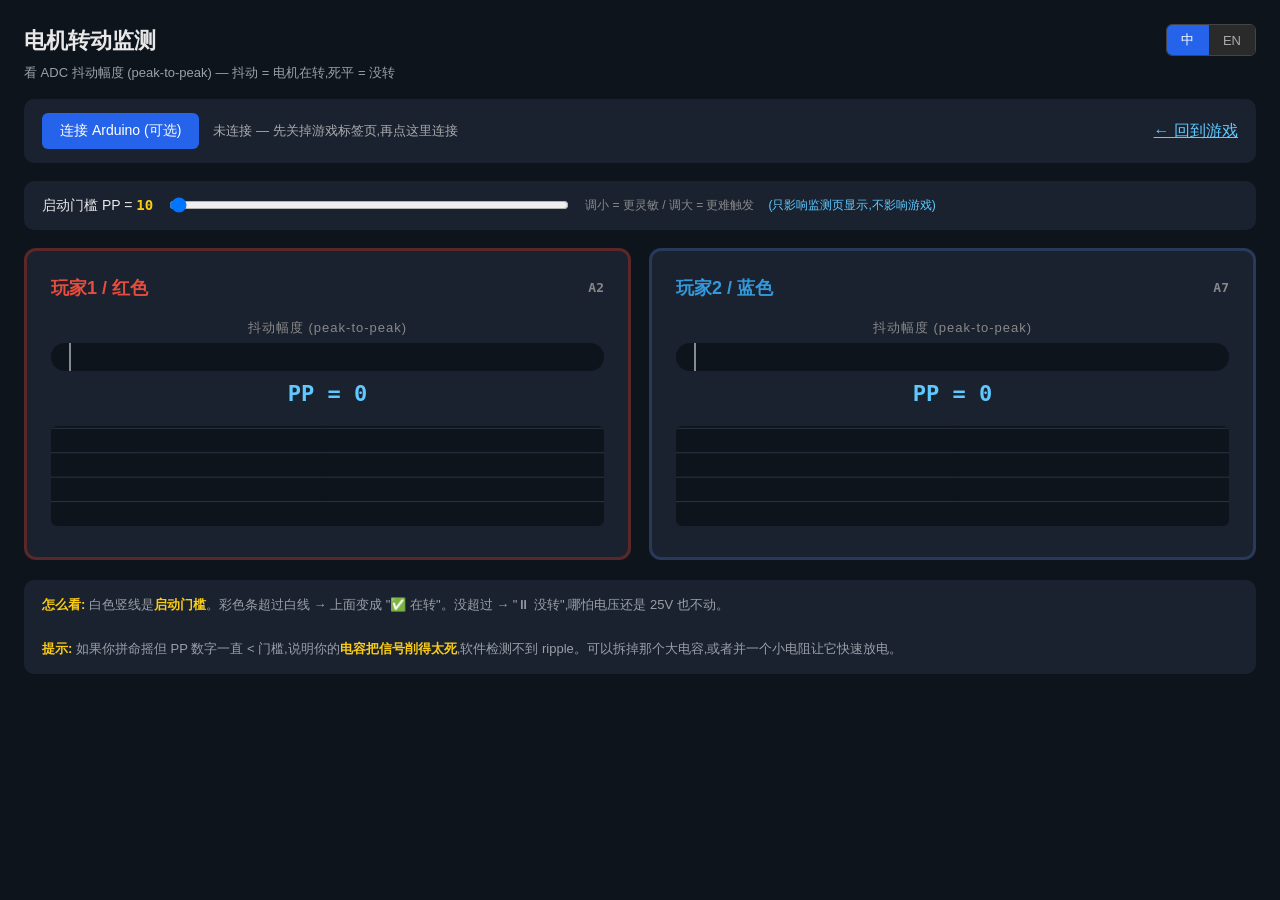
==== commit a162843c: "monitor: remove '在转/没转' verdict text, keep only PP value" ====
--- a/p5js/monitor.html
+++ b/p5js/monitor.html
@@ -135,7 +135,6 @@
         <span data-i18n="monitor.player1">玩家1 / 红色</span>
         <span class="pin">A2</span>
       </div>
-      <div class="verdict no" id="verdict-0" data-i18n="monitor.notSpinning">⏸ 没转</div>
       <div class="pp-label" data-i18n="monitor.amplitudeLabel">抖动幅度 (peak-to-peak)</div>
       <div class="pp-bar-wrap">
         <div class="pp-bar" id="ppbar-0" style="width: 0%"></div>
@@ -150,7 +149,6 @@
         <span data-i18n="monitor.player2">玩家2 / 蓝色</span>
         <span class="pin">A7</span>
       </div>
-      <div class="verdict no" id="verdict-1" data-i18n="monitor.notSpinning">⏸ 没转</div>
       <div class="pp-label" data-i18n="monitor.amplitudeLabel">抖动幅度 (peak-to-peak)</div>
       <div class="pp-bar-wrap">
         <div class="pp-bar" id="ppbar-1" style="width: 0%"></div>
@@ -198,12 +196,6 @@
 // 暴露给 i18n.js 的 applyLangToDOM 调用,语言切换时重新写状态
 function renderMonitorI18n() {
   document.getElementById('status').textContent = t(currentMonStatus);
-  // 大字 (verdict) 也要根据 language 切换
-  for (const ch of channels) {
-    const el = document.getElementById(`verdict-${ch.idx}`);
-    const isSpin = el.classList.contains('yes');
-    el.textContent = t(isSpin ? 'monitor.spinning' : 'monitor.notSpinning');
-  }
 }
 
 arduino.onValues = (vals) => {
@@ -259,18 +251,8 @@
     }
 
     const rotating = pp >= PP_THRESHOLD;
-
     const card = document.getElementById(`ch${i}`);
     card.classList.toggle('spinning', rotating);
-
-    const verdict = document.getElementById(`verdict-${i}`);
-    if (rotating) {
-      verdict.textContent = t('monitor.spinning');
-      verdict.classList.add('yes'); verdict.classList.remove('no');
-    } else {
-      verdict.textContent = t('monitor.notSpinning');
-      verdict.classList.remove('yes'); verdict.classList.add('no');
-    }
 
     const pct = Math.min(100, pp / ppDisplayMax() * 100);
     document.getElementById(`ppbar-${i}`).style.width = pct + '%';
